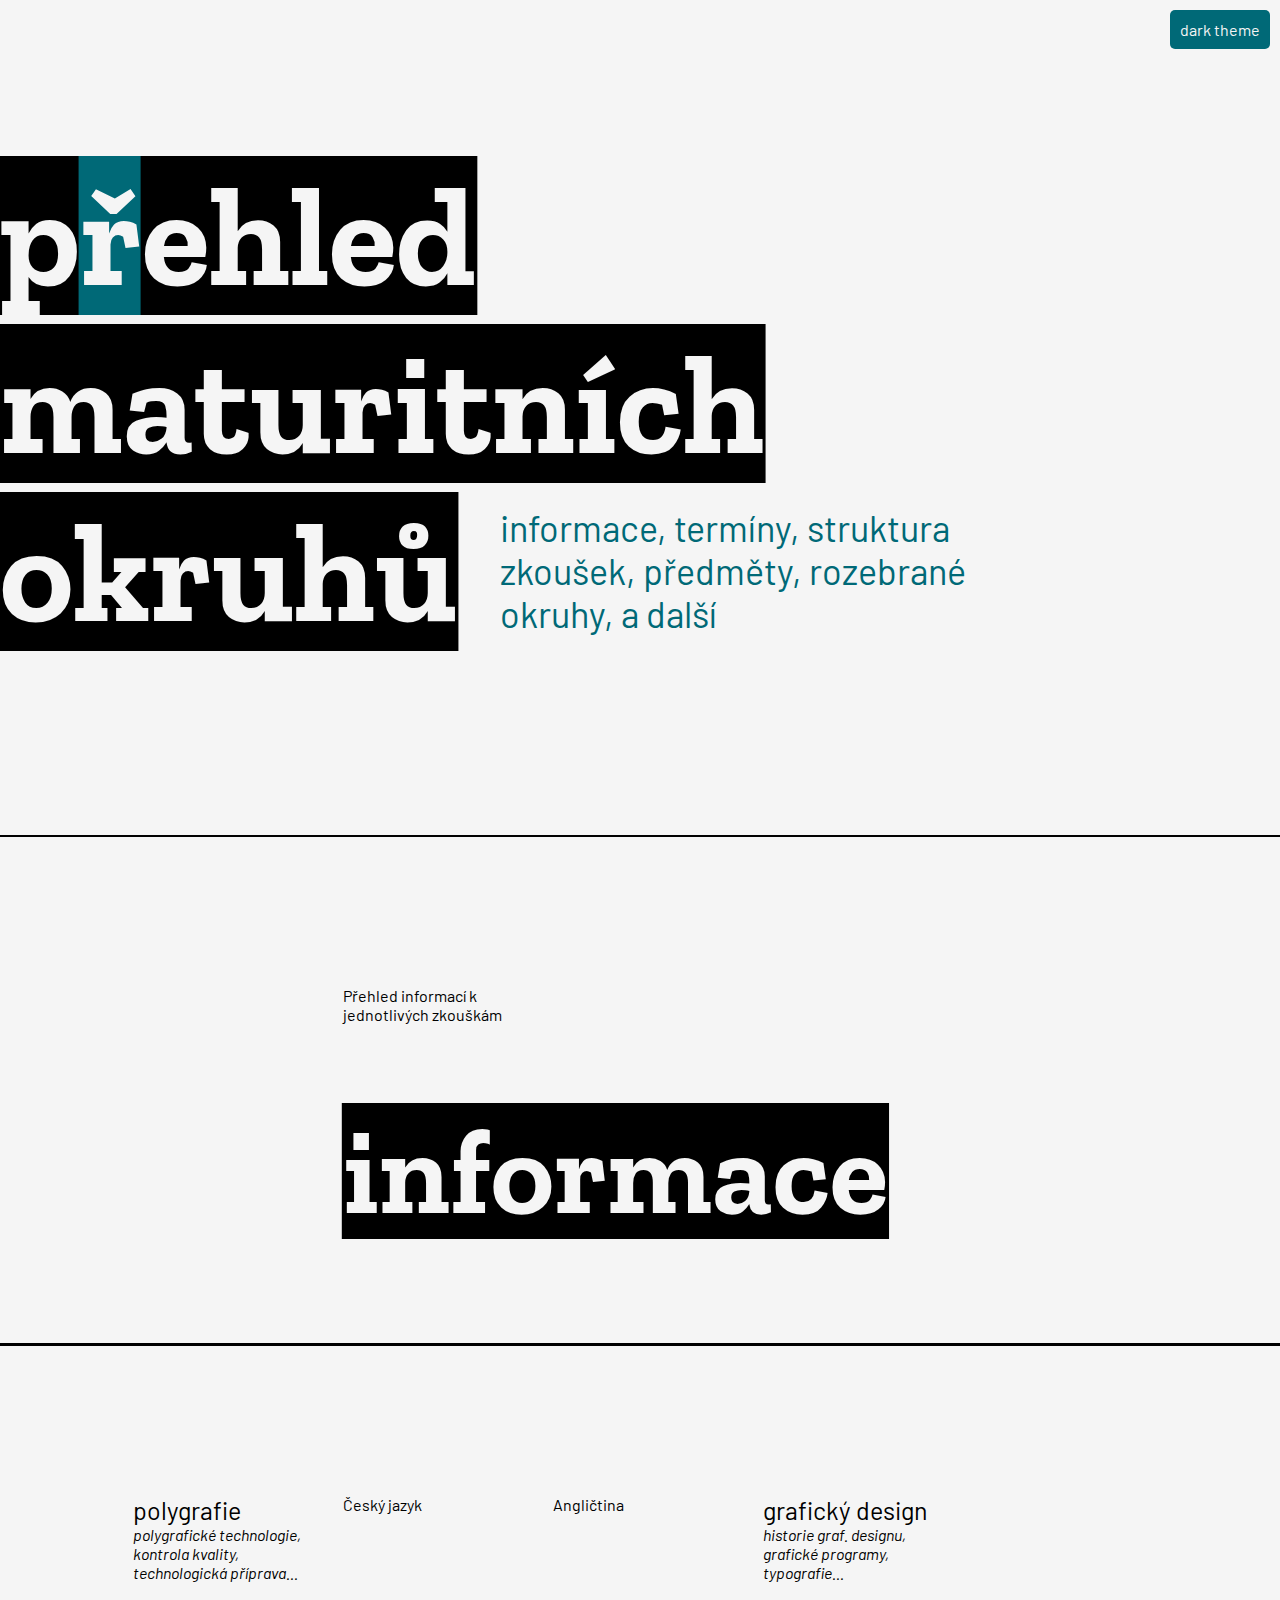
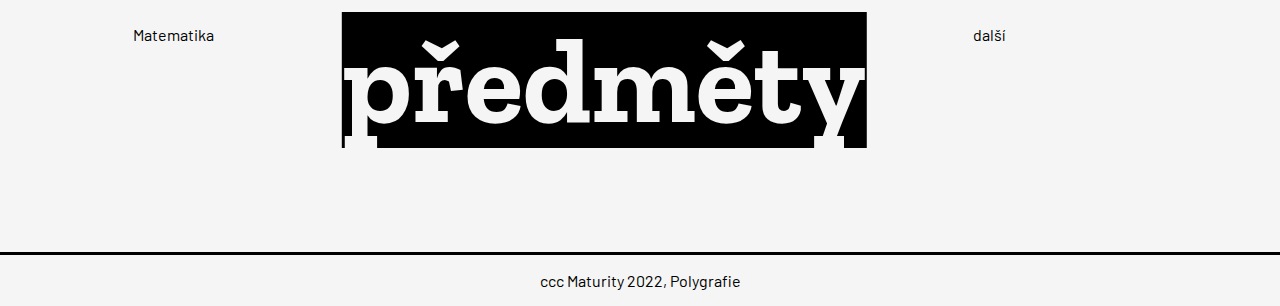
==== index.html @ 04aaf817 "first-session" ====
<!DOCTYPE html>
<html lang="cz">
  <head>
    <meta charset="UTF-8" />
    <meta http-equiv="X-UA-Compatible" content="IE=edge" />
    <meta name="viewport" content="width=device-width, initial-scale=1.0" />
    <title>Maturitní okruhy</title>
    <link rel="stylesheet" href="style.css" />
    <link rel="preconnect" href="https://fonts.googleapis.com" />
    <link rel="preconnect" href="https://fonts.gstatic.com" crossorigin />
    <link
      href="https://fonts.googleapis.com/css2?family=Barlow:ital,wght@0,100;0,400;0,700;1,100;1,400;1,700&family=Noto+Serif+Display:ital,wght@0,100;0,300;0,400;0,600;0,700;0,900;1,100;1,300;1,400;1,500;1,700;1,900&family=Special+Elite&family=Zilla+Slab+Highlight:wght@400;700&display=swap"
      rel="stylesheet"
    />
  </head>
  <body>
    <header>
      <div class="d-theme"><a href="index-dark.html">dark theme</a></div>
      <h1>
        p<span class="cyan">ř</span>ehled<br />
        maturitních<br />
        okruhů
      </h1>
      <p>
        <a href="#informace">informace,</a> <a href="#terminy">termíny,</a>
        <a href="#struktura-zk">struktura zkoušek,</a>
        <a href="#predmety">předměty,</a>
        <a href="#rozebrane-okruhy">rozebrané okruhy,</a>
        <a href="#dalsi">a další</a>
      </p>
    </header>
    <section class="informace" id="informace">
      <div class="title">
        <h2>informace</h2>
      </div>
      <div class="one">
        <p>Přehled informací k jednotlivých zkouškám</p>
      </div>
    </section>
    <section class="predmety" id="predmety">
      <div class="title">
        <h2>předměty</h2>
      </div>
      <div class="one">
        <p>Český jazyk</p>
      </div>
      <div class="two">
        <p>Matematika</p>
      </div>
      <div class="three">
        <p>Angličtina</p>
      </div>
      <a href="polygrafie.html">
      <div class="four">
          <p><span class="emphasis">polygrafie</span><br>
              <em>polygrafické technologie, kontrola kvality, technologická příprava...</em>
          </p>
      </div>
    </a>
    <a href="design.html">
      <div class="five">
        <p><span class="emphasis">grafický design</span><br>
            <em>historie graf. designu, grafické programy, typografie...</em>
        </p>
      </div>
    </a>
      <div class="six">
          <p>
            další
          </p>
      </div>
    </section>
    <footer>
      <p>ccc Maturity 2022, Polygrafie</p>
    </footer>
  </body>
</html>
---- style.css ----
body {
    background-color: whitesmoke;
    font-family: 'Barlow';
    margin: 0;
}
h1 {
    font-family: 'Zilla slab Highlight';
    font-size: 140px;
}
h2 {
    font-family: 'Zilla Slab Highlight';
    font-size: 84px;
    color:black;
    margin: 0;
}
header {
    padding-bottom: 200px;
    border-bottom-width: 2px;
    border-bottom-style: solid;
}
header p {
    font-family: 'barlow';
    font-size: 36px;
    margin: -245px 200px 0 500px;
}
header a {
    text-decoration: none;
    color: rgb(0, 105, 119);
}
header a:hover {
    color: rgb(0, 168, 190);
}
.cyan {
    color:rgb(0, 105, 119);
}
.lite {
    color:rgb(0, 168, 190);
}
.emphasis {
    font-family: 'Barlow';
    font-size: 25px;
}
.d-theme a {
    background-color: rgb(0, 105, 119);
    color: whitesmoke;
    padding: 10px;
    border-radius: 5px;
}
.d-theme a:hover {
    color: black;
}
.d-theme {
    display:flex;
    justify-content: flex-end;
    padding: 10px;
}
section {
    padding: 10%;
    display: grid;
    grid-template-columns: repeat(5, 200px);
    grid-template-rows: repeat(2, 120px);
    border-bottom-style: solid;
    gap: 10px;
}
section div {
    padding: 5px;
}
section a {
    text-decoration: none;
    color: black;
}
section a:hover {
    color:rgb(0, 105, 119);
}
.title {
    grid-column: 2;
    grid-row: 2;

}
.title h2 {
    font-size: 120px;
}
.one {
    grid-column: 2;
    grid-row: 1;
    /*border-style: solid;
    border-width: 0.5px;
    border-color: gray;*/
    /*border-radius: 5px;*/
}
.two {
    grid-column: 1;
    grid-row: 2;
}
.three {
    grid-column: 3;
    grid-row: 1;
}
.four {
    grid-column: 4;
    grid-row: 1;
}
.five {
    grid-column: 1;
    grid-row: 1;
}
.six {
    grid-column: 5;
    grid-row: 2;
}



footer {
    text-align: center;
}
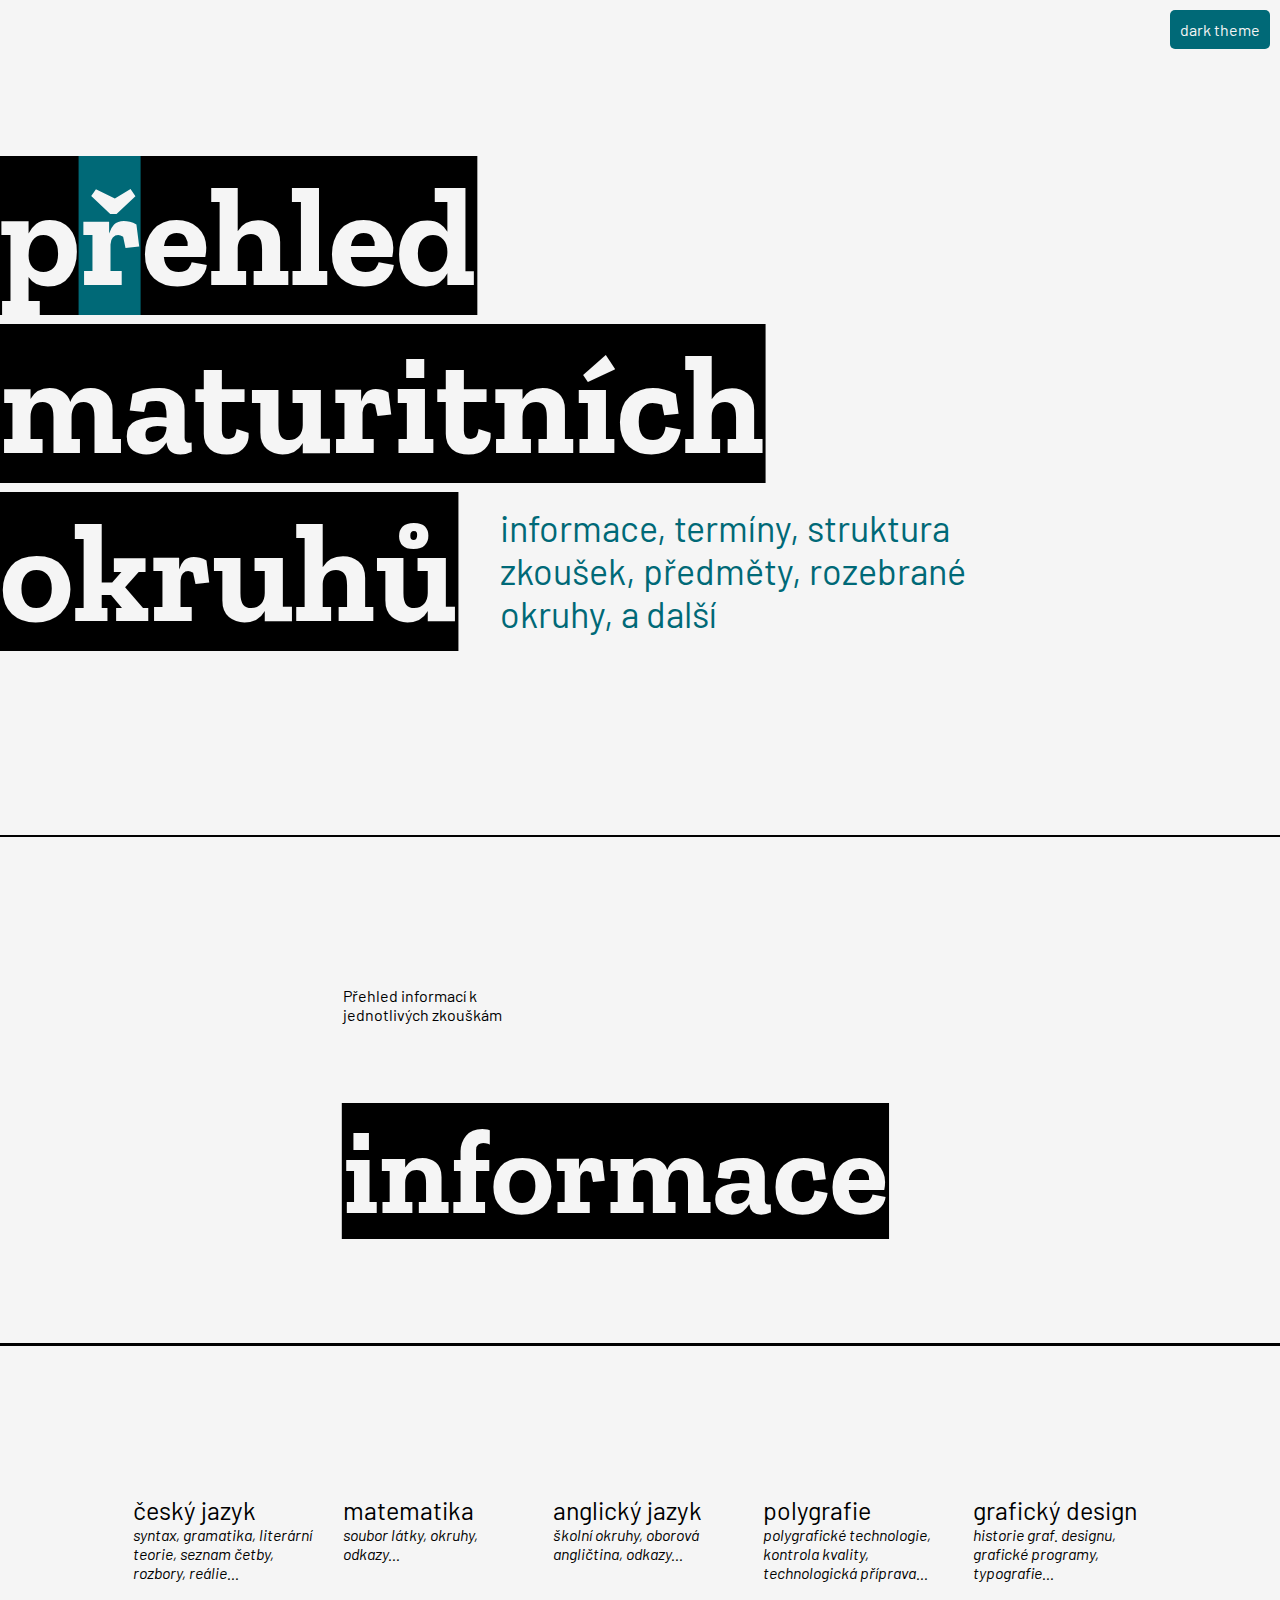
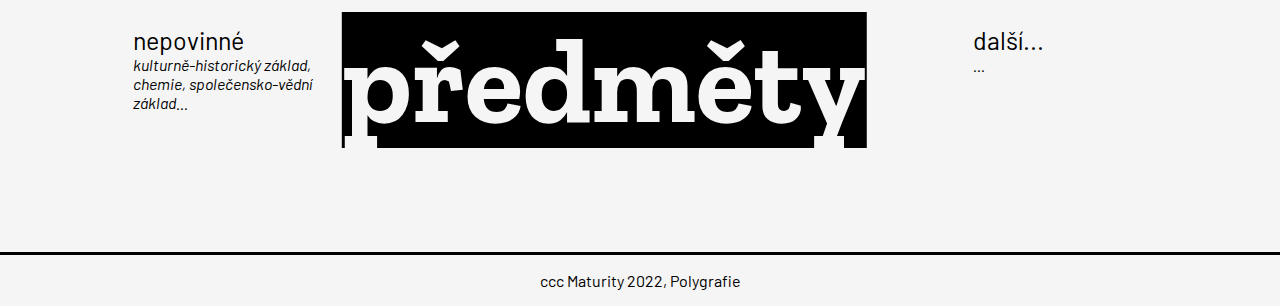
==== commit 39157d9a: "push" ====
--- a/index.html
+++ b/index.html
@@ -41,34 +41,66 @@
       <div class="title">
         <h2>předměty</h2>
       </div>
-      <div class="one">
-        <p>Český jazyk</p>
-      </div>
-      <div class="two">
-        <p>Matematika</p>
-      </div>
-      <div class="three">
-        <p>Angličtina</p>
-      </div>
+      <a href="cestina.html">
+        <div class="one">
+          <p>
+            <span class="emphasis">český jazyk</span><br />
+            <em
+              >syntax, gramatika, literární teorie, seznam četby, rozbory,
+              reálie...</em
+            >
+          </p>
+        </div></a
+      >
+      <a href="matematika.html">
+        <div class="two">
+          <p>
+            <span class="emphasis">matematika</span><br />
+            <em>soubor látky, okruhy, odkazy...</em>
+          </p>
+        </div></a
+      >
+      <a href="anglictina,html">
+        <div class="three">
+          <p>
+            <span class="emphasis">anglický jazyk</span><br />
+            <em>školní okruhy, oborová angličtina, odkazy...</em>
+          </p>
+        </div></a
+      >
       <a href="polygrafie.html">
-      <div class="four">
-          <p><span class="emphasis">polygrafie</span><br>
-              <em>polygrafické technologie, kontrola kvality, technologická příprava...</em>
+        <div class="four">
+          <p>
+            <span class="emphasis">polygrafie</span><br />
+            <em
+              >polygrafické technologie, kontrola kvality, technologická
+              příprava...</em
+            >
           </p>
-      </div>
-    </a>
-    <a href="design.html">
-      <div class="five">
-        <p><span class="emphasis">grafický design</span><br>
+        </div>
+      </a>
+      <a href="design.html">
+        <div class="five">
+          <p>
+            <span class="emphasis">grafický design</span><br />
             <em>historie graf. designu, grafické programy, typografie...</em>
+          </p>
+        </div>
+      </a>
+      <div class="six">
+        <p>
+          <span class="emphasis">další...</span><br />
+          <em>...</em>
         </p>
       </div>
-    </a>
-      <div class="six">
-          <p>
-            další
-          </p>
-      </div>
+      <a href="nepovinne">
+          <div class="nepovinne">
+            <p>
+                <span class="emphasis">nepovinné</span><br />
+                <em>kulturně-historický základ, chemie, společensko-vědní základ...</em>
+              </p>
+          </div>
+      </a>
     </section>
     <footer>
       <p>ccc Maturity 2022, Polygrafie</p>
